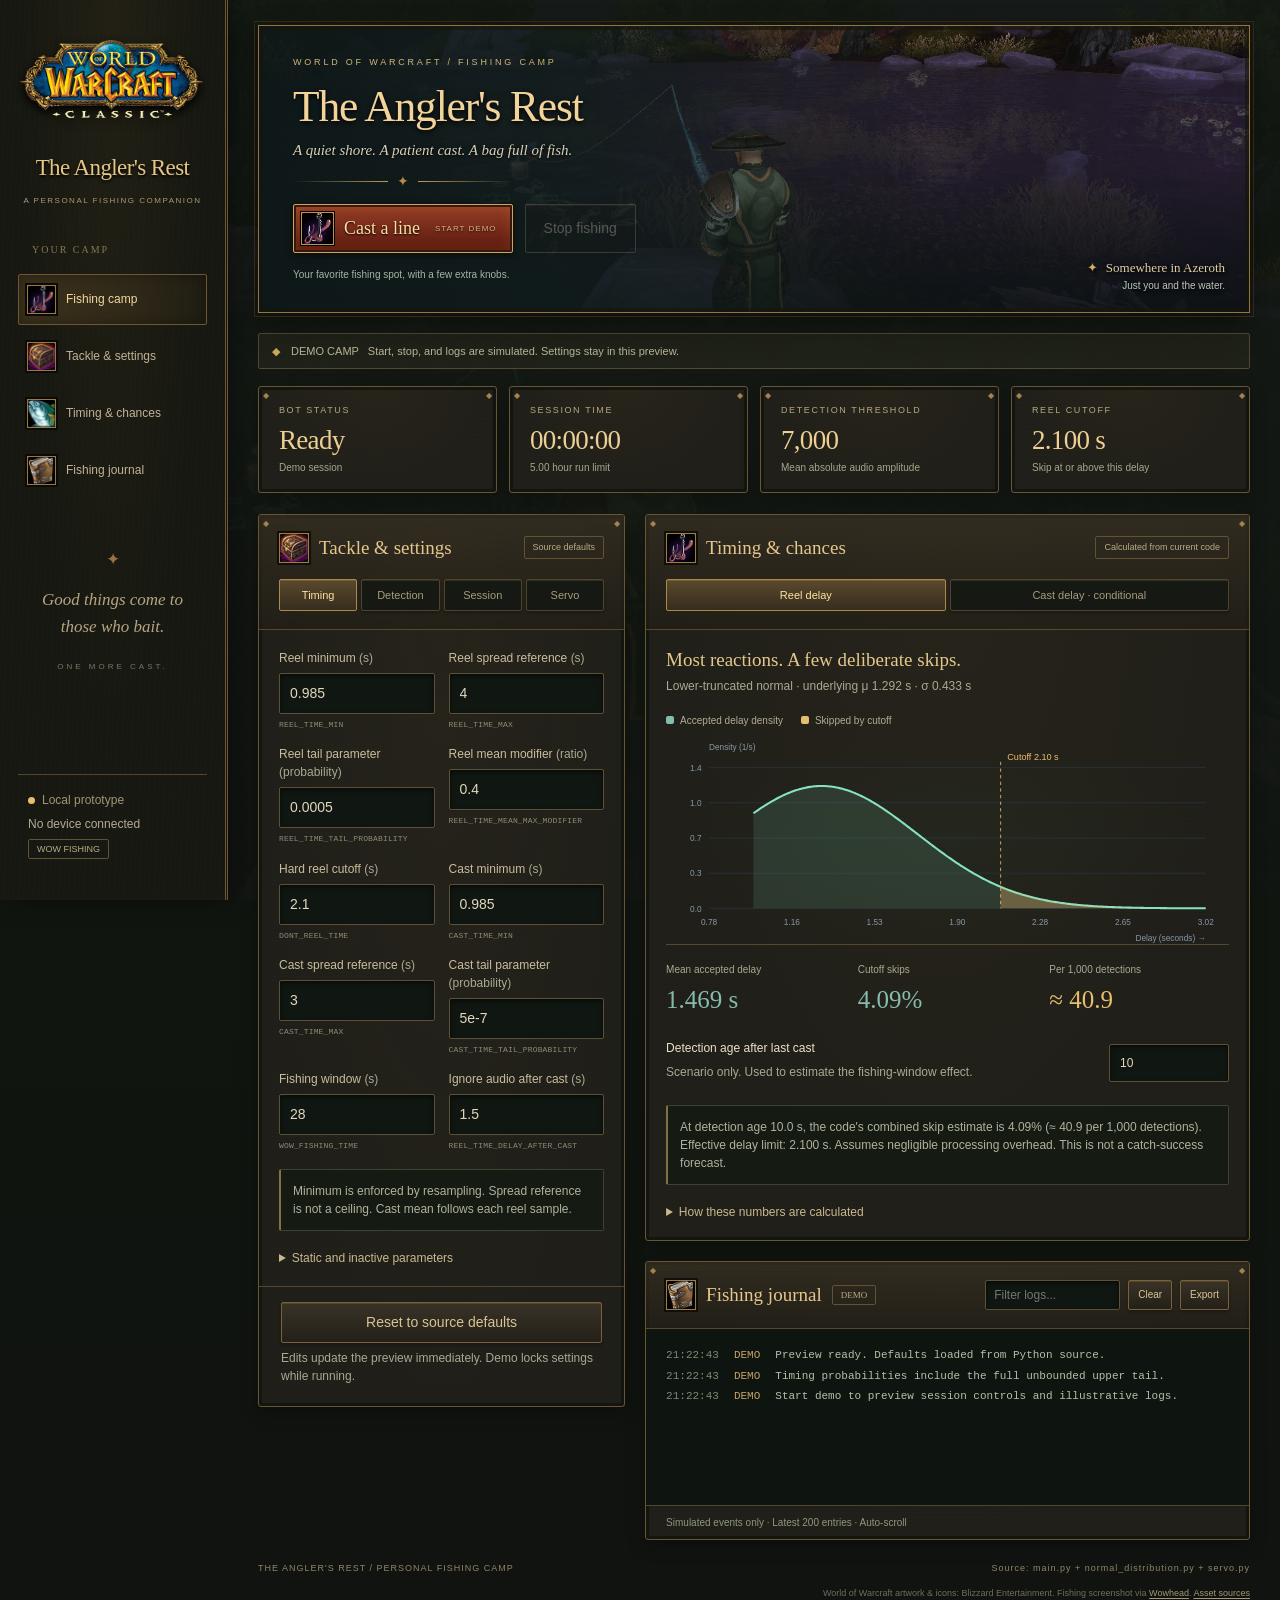
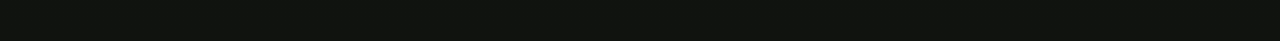
==== mockup/index.html @ 4868062a "Add fishing web UI and automatic Pi service startup" ====
<!doctype html>
<html lang="en">
<head>
<meta charset="utf-8"><meta name="viewport" content="width=device-width,initial-scale=1">
<title>The Angler's Rest | WoW Fishing</title>
<style>
:root{color-scheme:dark;--bg:#0d1218;--panel:#151c24;--line:#29333e;--muted:#9baab9;--text:#e7eef5;--mint:#87e2bf;--gold:#f1bb70}*{box-sizing:border-box}body{margin:0;background:var(--bg);color:var(--text);font:14px/1.5 system-ui,sans-serif}button,input,select{font:inherit}button{cursor:pointer;border:1px solid var(--line);border-radius:7px;padding:9px 15px;background:#202b36;color:var(--text)}button:hover{border-color:var(--mint)}button:disabled{opacity:.4;cursor:default}button.primary{background:var(--mint);color:#10251e;font-weight:700;border-color:var(--mint)}button.danger{color:#ffadad}a{color:inherit;text-decoration:none}.shell{display:grid;grid-template-columns:212px 1fr;min-height:100vh}aside{border-right:1px solid var(--line);padding:30px 20px;position:sticky;top:0;height:100vh;display:flex;flex-direction:column}.brand{font-size:21px;font-weight:700;letter-spacing:-.6px}.brand b{color:var(--mint);margin-right:8px}.eyebrow{font-size:10px;letter-spacing:2px;color:var(--muted);text-transform:uppercase}.brand-sub{margin:5px 0 48px 26px}nav a{display:block;margin:7px 0;padding:11px 14px;color:var(--muted);border-radius:7px}nav a:first-child{background:#21352f;color:var(--mint)}.host{margin-top:auto;padding:16px 10px;border-top:1px solid var(--line);font-size:12px;color:var(--muted)}.dot{display:inline-block;width:7px;height:7px;border-radius:50%;background:var(--gold);margin-right:7px}main{max-width:1450px;width:100%;padding:32px 38px 50px;margin:auto}header,.row{display:flex;align-items:center;justify-content:space-between;gap:16px}h1{font-size:29px;letter-spacing:-1px;font-weight:600;margin:3px 0}h2{font-size:16px;margin:0;font-weight:600}p{margin:6px 0;color:var(--muted)}.badge{font-size:11px;border:1px solid var(--line);border-radius:5px;padding:4px 8px;color:var(--muted)}.notice{margin:22px 0;background:#18242a;border:1px solid #2c4149;border-radius:8px;padding:11px 15px;color:#b4cbd4;font-size:12px}.cards{display:grid;grid-template-columns:repeat(4,1fr);gap:14px;margin-bottom:22px}.card,.panel{background:var(--panel);border:1px solid var(--line);border-radius:10px}.card{padding:17px 20px}.card .value{font-size:25px;margin-top:6px;letter-spacing:-.7px}.small{font-size:12px;color:var(--muted)}.layout{display:grid;grid-template-columns:minmax(320px,.9fr) minmax(480px,1.5fr);gap:20px;align-items:start}.panel-head{padding:19px 22px;border-bottom:1px solid var(--line)}.panel-body{padding:20px 22px}.tabs{display:flex;gap:5px;margin-top:16px}.tabs button{flex:1;padding:7px;font-size:12px;background:transparent}.tabs button.active{background:#293b38;color:var(--mint);border-color:#43695a}.group{display:grid;grid-template-columns:1fr 1fr;gap:15px 14px}.field label{display:block;font-size:12px;margin-bottom:6px}.field code{display:block;color:#7c8d9e;font:9px/1.4 ui-monospace,monospace;margin-top:5px;overflow-wrap:anywhere}input,select{color:var(--text);background:#0e151c;border:1px solid #35414e;border-radius:6px;width:100%;padding:9px 10px;outline:none}input:focus{border-color:var(--mint)}.field small{display:block;font-size:10px;color:var(--muted);margin-top:4px}.config-foot{border-top:1px solid var(--line);padding:15px 22px}.config-foot button{width:100%}.help{font-size:12px;background:#10171e;border-radius:6px;padding:12px;margin-top:18px;color:var(--muted)}.stack{display:grid;gap:20px}.legend{display:flex;gap:18px;font-size:11px;color:var(--muted);margin:12px 0 0}.legend i{display:inline-block;width:8px;height:8px;border-radius:2px;margin-right:6px}.graph{width:100%;height:auto;display:block;margin-top:9px}.metrics{display:grid;grid-template-columns:repeat(3,1fr);gap:12px;padding-top:17px;border-top:1px solid var(--line)}.metric strong{display:block;font-size:23px;font-weight:500;color:var(--mint)}.metric:last-child strong{color:var(--gold)}.scenario{margin-top:20px;display:grid;grid-template-columns:1fr 120px;gap:14px;align-items:center}.explain{margin-top:12px;color:var(--muted);font-size:11px}.log-tools{display:flex;gap:8px}.log-tools input{width:160px;padding:5px 8px;font-size:12px}.log-tools button{padding:5px 9px;font-size:12px}.logs{height:176px;overflow:auto;background:#10161d;padding:16px 20px;font:11px/1.9 ui-monospace,monospace}.log-line{display:flex;gap:15px}.log-line time{color:#6d8194}.log-line span{color:#aec2d1}.log-line b{font-weight:400;color:var(--mint)}.bottom-note{padding:9px 20px;border-top:1px solid var(--line);font-size:10px;color:var(--muted)}details{margin-top:18px;font-size:12px;color:var(--muted)}summary{cursor:pointer;color:var(--text)}.error{color:#ffaaaa;margin-top:10px;font-size:12px}.hidden{display:none!important}footer{display:flex;justify-content:space-between;margin-top:22px;font-size:11px;color:#77899a}button:focus-visible,a:focus-visible,summary:focus-visible{outline:2px solid var(--mint);outline-offset:3px}@media(max-width:1100px){aside{display:none}.shell{display:block}main{padding:22px}.layout{grid-template-columns:1fr}.cards{gap:8px}}@media(max-width:620px){main{padding:16px}.cards{grid-template-columns:1fr 1fr}header{align-items:start;flex-direction:column}.metrics{grid-template-columns:1fr}.log-tools input{width:90px}.panel-head,.panel-body{padding:16px}.row{flex-wrap:wrap}.group{gap:12px}}
</style>
<link rel="stylesheet" href="warcraft.css">
</head>
<body><div class="shell"><aside><img class="wow-logo" src="assets/wow-classic.png" alt="World of Warcraft Classic"><div class="brand">The Angler's Rest</div><div class="eyebrow brand-sub">A personal fishing companion</div><div class="nav-caption">YOUR CAMP</div><nav><a href="#overview"><img src="assets/fishing.jpg" alt=""> Fishing camp</a><a href="#configuration"><img src="assets/gear.jpg" alt=""> Tackle &amp; settings</a><a href="#distribution"><img src="assets/lure.jpg" alt=""> Timing &amp; chances</a><a href="#activity"><img src="assets/journal.jpg" alt=""> Fishing journal</a></nav><div class="camp-flavor"><div class="flavor-rule">✦</div><p>Good things come to<br>those who bait.</p><span>ONE MORE CAST.</span></div><div class="host"><span class="dot"></span>Local prototype<p>No device connected</p><span class="badge">WOW FISHING</span></div></aside>
<main id="overview"><header class="fishing-hero"><div class="hero-copy"><div class="eyebrow">WORLD OF WARCRAFT / FISHING CAMP</div><h1>The Angler's Rest</h1><p>A quiet shore. A patient cast. A bag full of fish.</p><div class="hero-rule"><span>✦</span></div><div class="hero-actions"><button id="start" class="primary"><img src="assets/fishing.jpg" alt=""> Cast a line <span>START DEMO</span></button><button id="stop" class="danger" disabled>Stop fishing</button></div><div class="hero-caption">Your favorite fishing spot, with a few extra knobs.</div></div><div class="location-tag"><span>✦</span> Somewhere in Azeroth <small>Just you and the water.</small></div></header>
<div class="notice"><span class="notice-gem">◆</span> DEMO CAMP &nbsp; Start, stop, and logs are simulated. Settings stay in this preview.</div>
<div class="cards"><div class="card"><div class="eyebrow">Bot status</div><div class="value" id="status">Ready</div><div class="small">Demo session</div></div><div class="card"><div class="eyebrow">Session time</div><div class="value" id="elapsed">00:00:00</div><div class="small" id="runlimit">5 hour run limit</div></div><div class="card"><div class="eyebrow">Detection threshold</div><div class="value" id="threshold">7,000</div><div class="small">Mean absolute audio amplitude</div></div><div class="card"><div class="eyebrow">Reel cutoff</div><div class="value" id="cutoffCard">2.100 <span class="small">s</span></div><div class="small">Skip at or above this delay</div></div></div>
<div class="layout"><section class="panel" id="configuration"><div class="panel-head"><div class="row"><h2><img class="title-icon" src="assets/gear.jpg" alt=""> Tackle &amp; settings</h2><span class="badge" id="configState">Source defaults</span></div><div class="tabs" id="configTabs"><button class="active" data-tab="timing">Timing</button><button data-tab="detection">Detection</button><button data-tab="session">Session</button><button data-tab="servo">Servo</button></div></div><div class="panel-body"><div id="fields"></div><div class="error" id="error" role="alert"></div><div class="help" id="configHelp"></div><details><summary>Static and inactive parameters</summary><p>Fixed hardware: SERVO_PIN = 27. Audio FORMAT = paInt16. Buffer = 1024 frames.</p><p>Logging: LOG_FOLDER = logs, LOG_FILE = {}-log.txt. Stats output = stats.txt.</p><p>REEL_TIME_UNDER_MIN_MODIFIER = 10 and CAST_TIME_UNDER_MIN_MODIFIER = 0.3 are passed to the helper but unused. CAST_TIME_MEAN_MAX_MODIFIER = 0.6 is overridden by reel time in the main loop.</p><p>PLOTS_FOLDER = plots is inactive. Standalone plotting and test-script settings are outside the bot's runtime configuration.</p></details></div><div class="config-foot"><button id="reset">Reset to source defaults</button><p class="small">Edits update the preview immediately. Demo locks settings while running.</p></div></section>
<div class="stack"><section class="panel" id="distribution"><div class="panel-head"><div class="row"><h2><img class="title-icon" src="assets/fishing.jpg" alt=""> Timing &amp; chances</h2><span class="badge">Calculated from current code</span></div><div class="tabs" id="graphTabs"><button class="active" data-mode="reel">Reel delay</button><button data-mode="cast">Cast delay · conditional</button></div></div><div class="panel-body"><div class="row"><div><h2 id="chartTitle">Most reactions. A few deliberate skips.</h2><p class="small" id="chartSub"></p></div></div><div class="legend"><span><i style="background:var(--mint)"></i>Accepted delay density</span><span id="cutoffLegend"><i style="background:var(--gold)"></i>Skipped by cutoff</span></div><svg class="graph" id="chart" viewBox="0 0 680 250" role="img" aria-label="Probability density of accepted reel delays with shaded cutoff tail"></svg><div class="metrics" id="metrics"></div><div class="scenario"><div><label id="scenarioLabel" for="scenarioInput">Detection age after last cast</label><p class="small" id="scenarioHelp">Scenario only. Used to estimate the fishing-window effect.</p></div><input id="scenarioInput" type="number" min="0" max="60" step="0.1" value="10" aria-label="Scenario seconds"></div><div class="help" id="scenarioResult"></div><details><summary>How these numbers are calculated</summary><p>The helper samples N(μ, σ²), rejecting every value below the minimum. μ = (min + max × modifier) / 2 and σ = (max - min) / (2 × Φ⁻¹(1 - tail / 2)). Max sets the spread, not an upper bound. The tail input is not the missed-event probability.</p><p>Cutoff skip probability is Q((cutoff - μ) / σ) / Q((min - μ) / σ), or 100% when cutoff ≤ min. Expected skips per 1,000 refer to detected events that enter the timing branch, not all casts or failed catches.</p><p>The current main loop sleeps for R, then checks elapsed + R &lt; WOW_FISHING_TIME. With detection age A and negligible overhead, it requires A + 2R &lt; window, so the combined threshold is min(cutoff, (window - A) / 2). Actual scheduling overhead can increase skips.</p><p>Cast delay is conditional on the previous reel sample, which becomes its mean. This preview is a single conditional distribution, not the overall cast distribution. Plotted tails extend beyond the viewport. Probability calculations include the full tail.</p></details></div></section>
<section class="panel" id="activity"><div class="panel-head row"><h2><img class="title-icon" src="assets/journal.jpg" alt=""> Fishing journal <span class="badge">DEMO</span></h2><div class="log-tools"><input id="filter" placeholder="Filter logs..." aria-label="Filter logs"><button id="clear">Clear</button><button id="download">Export</button></div></div><div class="logs" id="logs" role="log" aria-label="Simulated bot logs"></div><div class="bottom-note">Simulated events only · Latest 200 entries · Auto-scroll</div></section></div></div><footer><span>THE ANGLER'S REST / PERSONAL FISHING CAMP</span><span>Source: main.py + normal_distribution.py + servo.py</span></footer><div class="asset-credit">World of Warcraft artwork &amp; icons: Blizzard Entertainment. Fishing screenshot via <a href="https://www.wowhead.com/item=111670/enormous-blackwater-whiptail" target="_blank" rel="noreferrer">Wowhead</a>. <a href="assets/sources.json">Asset sources</a></div></main></div>
<script>
const defs = {
 timing: [['REEL_TIME_MIN','Reel minimum','s',.985,.001,20,.001],['REEL_TIME_MAX','Reel spread reference','s',4,.002,60,.001],['REEL_TIME_TAIL_PROBABILITY','Reel tail parameter','probability',.0005,1e-10,.9,'any'],['REEL_TIME_MEAN_MAX_MODIFIER','Reel mean modifier','ratio',.4,0,2,.01],['DONT_REEL_TIME','Hard reel cutoff','s',2.1,0,60,.01],['CAST_TIME_MIN','Cast minimum','s',.985,.001,20,.001],['CAST_TIME_MAX','Cast spread reference','s',3,.002,60,.001],['CAST_TIME_TAIL_PROBABILITY','Cast tail parameter','probability',.0000005,1e-10,.9,'any'],['WOW_FISHING_TIME','Fishing window','s',28,1,120,.1],['REEL_TIME_DELAY_AFTER_CAST','Ignore audio after cast','s',1.5,0,60,.1]],
 detection: [['THRESHOLD','Audio threshold','amplitude',7000,0,32768,1],['CHECK_INTERVAL','Check interval','s',.01,.001,5,.001],['RATE','Sample rate','Hz',48000,8000,192000,1],['CHANNELS','Audio channels','channels',1,1,2,1]],
 session: [['MAX_RUN_TIME','Maximum runtime','s',18000,1,86400,1],['LAST_CAST_MAX','Recast timeout','s',60,1,600,1],['IDLE_TIME_MIN','Idle minimum','s',10,0,3600,1],['IDLE_TIME_MAX','Idle maximum','s',120,0,3600,1],['IDLE_PROBABILITY','Idle probability per event','probability',.0013,0,1,'any']],
 servo: [['SERVO_CLICK','Press pulse width','µs',945,500,2500,1],['SERVO_SPEED','Press / release hold','s',.1,.01,2,.01]]
}
const defaults=Object.fromEntries(Object.values(defs).flat().map(d=>[d[0],d[3]]))
let cfg={...defaults}, mode='reel', running=false, timer=null, seconds=0, entries=[]
const $=id=>document.getElementById(id)
const helps={timing:'Minimum is enforced by resampling. Spread reference is not a ceiling. Cast mean follows each reel sample.',detection:'The loop also sleeps 0.01 s and reads 1024 frames. Check interval alone does not set detection latency. Device support must be checked by a future backend.',session:'Idle duration is uniform between the bounds. Probability is evaluated once per detected event, after the reel decision.',servo:'servo.py holds the press and release for this duration each. At the default, a button action takes about 0.20 s. GPIO pin 27 stays fixed. Hardware calibration is required.'}
Object.entries(defs).forEach(([tab,items])=>{
 const group=document.createElement('div')
 group.className='group'+(tab==='timing'?'':' hidden')
 group.id='group-'+tab
 items.forEach(([key,label,unit,value,min,max,step])=>{
  const field=document.createElement('div')
  field.className='field'
  field.innerHTML=`<label for="${key}">${label} <span class="small">(${unit})</span></label><input id="${key}" type="number" value="${value}" min="${min}" max="${max}" step="${step}"><code>${key}</code>`
  group.append(field)
 })
 $('fields').append(group)
})
$('configHelp').textContent=helps.timing
$('configTabs').onclick=e=>{
 const tab=e.target.dataset.tab
 if(!tab)return
 document.querySelectorAll('#configTabs button').forEach(b=>b.classList.toggle('active',b.dataset.tab===tab))
 Object.keys(defs).forEach(k=>$('group-'+k).classList.toggle('hidden',k!==tab))
 $('configHelp').textContent=helps[tab]
}
// Simpson integration of the standard-normal survival function.
// Integration uses an even panel count with steps no larger than 0.01.
function phi(x){return Math.exp(-x*x/2)/Math.sqrt(2*Math.PI)}
function sf(x){
 if(x<0)return 1-sf(-x)
 if(x>=38)return 0
 const upper=Math.max(12,x+12), n=2*Math.ceil((upper-x)/.02), h=(upper-x)/n
 let sum=phi(x)+phi(upper)
 for(let i=1;i<n;i++)sum+=(i%2?4:2)*phi(x+i*h)
 return sum*h/3
}
function isf(p){let lo=-12,hi=12
 for(let i=0;i<55;i++){const mid=(lo+hi)/2
 if(sf(mid)>p)lo=mid
 else hi=mid}
 return (lo+hi)/2
}
function model(prefix,override){
 const min=cfg[prefix+'_MIN'],max=cfg[prefix+'_MAX']
 const mu=override??(min+max*cfg[prefix+'_MEAN_MAX_MODIFIER'])/2
 const sigma=(max-min)/(2*isf(cfg[prefix+'_TAIL_PROBABILITY']/2))
 const a=(min-mu)/sigma, norm=sf(a)
 if(norm<1e-9)throw Error('These settings accept fewer than 1 in a billion samples. Increase the mean modifier or spread.')
 return {min,mu,sigma,norm,mean:mu+sigma*phi(a)/norm,pdf:x=>x<min?0:phi((x-mu)/sigma)/sigma/norm,skip:x=>x<=min?1:Math.min(1,sf((x-mu)/sigma)/norm)}
}
const pct=x=>x>0&&x<.0001?'<0.01%':x<1&&x>.9999?'>99.99%':(x*100).toFixed(2)+'%'
function update(){
 try{
  Object.values(defs).flat().forEach(([key])=>{
   const el=$(key)
   if(!el.checkValidity()||el.value==='')throw Error('Check '+key+' and its allowed range.')
   cfg[key]=Number(el.value)
  })
  if(cfg.REEL_TIME_MIN>=cfg.REEL_TIME_MAX||cfg.CAST_TIME_MIN>=cfg.CAST_TIME_MAX)throw Error('Each minimum must be less than its spread reference.')
  if(cfg.IDLE_TIME_MIN>cfg.IDLE_TIME_MAX)throw Error('Idle minimum must not exceed idle maximum.')
  const input=$('scenarioInput')
  if(!input.checkValidity()||input.value==='')throw Error('Enter a valid scenario time.')
  const scenario=Number(input.value),r=model('REEL_TIME')
  if(mode==='cast'&&scenario<cfg.REEL_TIME_MIN)throw Error('The conditional reel sample must be at least the reel minimum.')
  const m=mode==='reel'?r:model('CAST_TIME',scenario)
  render(m,r,scenario)
  $('error').textContent=''
  $('chart').style.opacity='1'
  $('start').disabled=running
  $('threshold').textContent=cfg.THRESHOLD.toLocaleString()
  $('runlimit').textContent=(cfg.MAX_RUN_TIME/3600).toFixed(2)+' hour run limit'
  $('cutoffCard').textContent=cfg.DONT_REEL_TIME.toFixed(3)+' s'
  return true
 }catch(e){$('error').textContent=e.message
  $('start').disabled=true
  $('chart').innerHTML=''
  $('metrics').textContent='Preview unavailable for these inputs.'
  $('scenarioResult').textContent='Correct the configuration to calculate probabilities.'
  return false}
}
function render(m,r,scenario){
 const reel=mode==='reel',cut=cfg.DONT_REEL_TIME
 const xmax=Math.max(m.min+.5,m.mu+4*m.sigma,reel?Math.min(cut,m.mu+7*m.sigma):0)
 const xmin=Math.max(0,m.min-.2), ymax=m.pdf(Math.max(m.min,m.mu))*1.15
 const X=x=>52+(x-xmin)/(xmax-xmin)*600,Y=y=>207-y/ymax*170
 const points=Array.from({length:321},(_,i)=>{const x=m.min+(xmax-m.min)*i/320
 return [x,m.pdf(x)]})
 const path=pts=>pts.map(([x,y])=>`${X(x).toFixed(2)},${Y(y).toFixed(2)}`).join(' ')
 let svg=''
 for(let i=0;i<5;i++){const y=ymax*i/4
 svg+=`<line x1="52" y1="${Y(y)}" x2="652" y2="${Y(y)}" stroke="#29333e"/><text x="43" y="${Y(y)+4}" text-anchor="end" fill="#8697a8" font-size="10">${y.toFixed(1)}</text>`}
 for(let i=0;i<=6;i++){const x=xmin+(xmax-xmin)*i/6
 svg+=`<text x="${X(x)}" y="227" text-anchor="middle" fill="#8697a8" font-size="10">${x.toFixed(2)}</text>`}
 svg+='<text x="52" y="16" fill="#8697a8" font-size="10">Density (1/s)</text><text x="652" y="246" text-anchor="end" fill="#8697a8" font-size="10">Delay (seconds) →</text>'
 svg+=`<polygon points="${X(m.min)},207 ${path(points)} ${X(xmax)},207" fill="#87e2bf" fill-opacity=".12"/><polyline points="${path(points)}" fill="none" stroke="#87e2bf" stroke-width="2.5"/>`
 if(reel&&cut<xmax){const start=Math.max(cut,m.min), tail=[[start,m.pdf(start)],...points.filter(p=>p[0]>start)]
 svg+=`<polygon points="${X(start)},207 ${path(tail)} ${X(xmax)},207" fill="#f1bb70" fill-opacity=".3"/>`}
 if(reel&&cut>=xmin&&cut<=xmax)svg+=`<line x1="${X(cut)}" y1="30" x2="${X(cut)}" y2="207" stroke="#f1bb70" stroke-dasharray="4 4"/><text x="${Math.min(570,Math.max(62,X(cut)+8))}" y="28" fill="#f1bb70" font-size="11">Cutoff ${cut.toFixed(2)} s</text>`
 $('chart').innerHTML=svg
 $('chart').setAttribute('aria-label',reel?'Accepted reel delay density. Cutoff skip probability '+pct(r.skip(cut)):'Cast delay density conditional on reel sample '+scenario+' seconds')
 $('chartTitle').textContent=reel?'Most reactions. A few deliberate skips.':'The next cast follows the reel sample.'
 $('chartSub').textContent=`Lower-truncated normal · underlying μ ${m.mu.toFixed(3)} s · σ ${m.sigma.toFixed(3)} s`
 $('cutoffLegend').classList.toggle('hidden',!reel)
 const data=reel?[['Mean accepted delay',m.mean.toFixed(3)+' s'],['Cutoff skips',pct(r.skip(cut))],['Per 1,000 detections','≈ '+(1000*r.skip(cut)).toFixed(1)]]:[['Mean accepted delay',m.mean.toFixed(3)+' s'],['Conditional reel sample',scenario.toFixed(3)+' s'],['Above spread reference',pct(m.skip(cfg.CAST_TIME_MAX))]]
 $('metrics').innerHTML=data.map(([label,value])=>`<div class="metric"><div class="small">${label}</div><strong>${value}</strong></div>`).join('')
 const effective=Math.min(cut,(cfg.WOW_FISHING_TIME-scenario)/2)
 $('scenarioResult').textContent=reel&&scenario<=cfg.REEL_TIME_DELAY_AFTER_CAST?'At this age, the post-cast guard blocks detection. The timing branch would not run.':reel?`At detection age ${scenario.toFixed(1)} s, the code's combined skip estimate is ${pct(r.skip(effective))} (≈ ${(1000*r.skip(effective)).toFixed(1)} per 1,000 detections). Effective delay limit: ${effective.toFixed(3)} s. Assumes negligible processing overhead. This is not a catch-success forecast.`:'This curve uses the supplied reel sample as its mean before minimum rejection. There is no DONT_REEL_TIME cutoff on cast delay. Edit the sample to explore the conditional distribution.'
}
$('fields').oninput=()=>{$('configState').textContent='Preview edits'
 update()}
$('scenarioInput').oninput=update
$('graphTabs').onclick=e=>{
 if(!e.target.dataset.mode)return
 mode=e.target.dataset.mode
 document.querySelectorAll('#graphTabs button').forEach(b=>b.classList.toggle('active',b.dataset.mode===mode))
 $('scenarioLabel').textContent=mode==='reel'?'Detection age after last cast':'Previous reel sample'
 $('scenarioHelp').textContent=mode==='reel'?'Scenario only. Used to estimate the fishing-window effect.':'Scenario only. This value becomes the cast mean.'
 $('scenarioInput').value=mode==='reel'?10:Math.max(cfg.REEL_TIME_MIN,1.4)
 update()
}
$('reset').onclick=()=>{cfg={...defaults}
 Object.entries(cfg).forEach(([k,v])=>$(k).value=v)
 $('configState').textContent='Source defaults'
 update()}
function drawLogs(){const filter=$('filter').value.toLowerCase()
 $('logs').replaceChildren()
 entries.filter(e=>e.message.toLowerCase().includes(filter)).forEach(e=>{
 const row=document.createElement('div'),time=document.createElement('time'),tag=document.createElement('b'),msg=document.createElement('span')
 row.className='log-line'
 time.textContent=e.time
 tag.textContent='DEMO'
 msg.textContent=e.message
 row.append(time,tag,msg)
 $('logs').append(row)
 })
 $('logs').scrollTop=$('logs').scrollHeight
}
function log(message){entries.push({time:new Date().toLocaleTimeString('en-GB'),message})
 entries=entries.slice(-200)
 drawLogs()}
function setRunning(value){running=value
 $('start').disabled=value
 $('stop').disabled=!value
 $('reset').disabled=value
 document.querySelectorAll('#fields input').forEach(el=>el.disabled=value)
 $('status').textContent=value?'Running demo':'Stopped'
}
function stop(){clearInterval(timer)
 setRunning(false)
 log('Demo stopped. No hardware commands were sent.')}
$('start').onclick=()=>{if(!update())return
 seconds=0
 $('elapsed').textContent='00:00:00'
 setRunning(true)
 log('Demo started with the preview configuration.')
 timer=setInterval(()=>{seconds++
 $('elapsed').textContent=[Math.floor(seconds/3600),Math.floor(seconds/60)%60,seconds%60].map(x=>String(x).padStart(2,'0')).join(':')
 if(seconds>=cfg.MAX_RUN_TIME){log('Demo run limit reached.')
 stop()
 return}
 if(seconds%4===0)log(['Illustrative event: listening for audio.','Illustrative event: threshold exceeded.','Illustrative event: reel decision completed.','Illustrative event: casting.'][Math.floor(seconds/4-1)%4])
 },1000)}
$('stop').onclick=stop
$('clear').onclick=()=>{entries=[]
 drawLogs()}
$('filter').oninput=drawLogs
$('download').onclick=()=>{const url=URL.createObjectURL(new Blob([entries.map(e=>e.time+' DEMO '+e.message).join('\n')],{type:'text/plain'})),a=document.createElement('a')
 a.href=url
 a.download='anglers-rest-demo.log'
 a.click()
 setTimeout(()=>URL.revokeObjectURL(url),1000)}
update()
log('Preview ready. Defaults loaded from Python source.')
log('Timing probabilities include the full unbounded upper tail.')
log('Start demo to preview session controls and illustrative logs.')
</script></body></html>
---- mockup/warcraft.css ----
/* Warcraft fishing camp theme. All artwork is served locally. */
:root{--bg:#101310;--panel:#201e18;--line:#57472e;--muted:#b4ab95;--text:#ece1c9;--mint:#85bcae;--gold:#e7bd6e}
body{background:linear-gradient(#111811e8,#10130ffc),url('assets/fishing-lake.jpg') center top/cover fixed;font-family:"Segoe UI",sans-serif}
.shell{grid-template-columns:228px 1fr}
aside{padding:27px 18px;background:radial-gradient(ellipse at top,#39301c55,transparent 55%),repeating-linear-gradient(93deg,#ffffff02 0 1px,transparent 1px 5px),#171811;border-right:3px double #6c5535;box-shadow:5px 0 24px #0006}
.wow-logo{width:190px;height:112px;object-fit:contain;filter:drop-shadow(0 4px 5px #000);margin:0 auto 12px}
.brand{text-align:center;font-family:Georgia,serif;font-size:23px;color:#e6c684;font-weight:400;text-shadow:0 2px 3px #000}
.brand-sub{text-align:center;margin:9px -8px 37px;font-size:8px;letter-spacing:1.5px;color:#a99977}
.nav-caption{font:10px Georgia,serif;letter-spacing:2px;color:#867756;margin:0 14px 13px}
nav a{display:flex;align-items:center;gap:10px;border:1px solid transparent;border-radius:2px;padding:10px 8px;margin:6px 0;font-size:12px;color:#c1b295}
nav a img{width:29px;height:29px;border:1px solid #9a7842;box-shadow:0 0 0 2px #0a0b08}
nav a:first-child{color:#f0d59f;border-color:#715731;background:linear-gradient(90deg,#67502970,#392e1840);box-shadow:inset 0 0 12px #0005}
nav a:hover{color:#f4d697;background:#65532a33;border-color:#665131}
.camp-flavor{margin-top:45px;text-align:center}.flavor-rule{color:#957344;font-size:17px}.camp-flavor p{font:italic 17px/1.6 Georgia,serif;color:#b5a483;margin:14px 0}.camp-flavor>span{font-size:8px;letter-spacing:3px;color:#7c775b}
.host{border-top-color:#54452c;color:#a29476}.host .badge{border-color:#615237}
main{max-width:1550px;padding:25px 30px 40px}
.fishing-hero{position:relative;isolation:isolate;min-height:276px;padding:30px 34px;overflow:hidden;border:1px solid #97733d;outline:1px solid #342916;outline-offset:3px;background:#171c1b;box-shadow:inset 0 0 0 4px #17120c,0 12px 30px #0005;margin-bottom:20px}
.fishing-hero:before{content:"";position:absolute;inset:0;z-index:-2;background:url('assets/fishing-lake.jpg') right 56%/cover;filter:saturate(.8) brightness(.95)}
.fishing-hero:after{content:"";position:absolute;inset:0;z-index:-1;background:linear-gradient(90deg,#0e1818f5 0%,#101c1bd9 30%,#111b1740 65%,#0b12153b),linear-gradient(0deg,#07100dbd,transparent 50%);box-shadow:inset 0 0 0 4px #16160ca0}
.hero-copy{max-width:600px}.hero-copy>.eyebrow{color:#cfb777;font-size:9px;letter-spacing:2.8px}h1{font:400 clamp(32px,3.4vw,54px)/1.2 Georgia,serif;color:#f2d39a;text-shadow:0 2px 5px #000;letter-spacing:-1.2px;margin:10px 0}.hero-copy>p{font:italic 15px Georgia,serif;color:#d5d1b9;text-shadow:0 1px 3px #000}
.hero-rule{width:220px;display:flex;align-items:center;gap:9px;color:#b28b4c;margin:12px 0}.hero-rule:before,.hero-rule:after{content:"";height:1px;flex:1;background:linear-gradient(90deg,#be995a,transparent)}.hero-rule:before{transform:rotate(180deg)}
.hero-actions{display:flex;gap:12px;align-items:center}.hero-caption{font-size:10px;color:#a5b4a1;margin-top:14px}.location-tag{position:absolute;bottom:21px;right:24px;text-shadow:0 2px 4px #000;font:13px Georgia,serif;color:#e1d0a4}.location-tag span{color:#d1ac66;margin-right:5px}.location-tag small{display:block;text-align:right;color:#bcc7b7;font:10px "Segoe UI",sans-serif;margin-top:4px}
button{border-radius:2px;border-color:#79613c;background:linear-gradient(#393326,#232019);box-shadow:inset 0 1px #b99a4930,0 2px 3px #0004;color:#d9c394}button:hover{border-color:#ddba75;filter:brightness(1.12)}button.primary{display:flex;gap:10px;align-items:center;background:linear-gradient(#963e27,#58180e);border:1px solid #d1a258;color:#ffdfa1;font:18px Georgia,serif;box-shadow:inset 0 0 0 2px #32180f,inset 0 0 14px #ec9c3430,0 2px 7px #0009;padding:7px 15px 7px 7px;text-shadow:0 1px 2px #000}button.primary img{width:33px;height:33px;border:1px solid #bd944f;box-shadow:0 0 0 1px #000}button.primary span{font:8px "Segoe UI",sans-serif;letter-spacing:1px;opacity:.75;margin-left:5px}button.danger{background:#161916bb;color:#bea98d;border-color:#786747;padding:13px 18px}button:disabled{filter:saturate(.4);opacity:.42}
.notice{background:#222419d9;border-color:#514a2e;color:#b8b598;border-radius:2px;font-size:11px;padding:9px 13px;margin:17px 0}.notice-gem{color:#cda958;margin-right:8px}
.cards{gap:12px;margin-bottom:21px}.card,.panel{border-radius:3px;border:1px solid #6a5533;background:radial-gradient(ellipse at top,#52422924,transparent 70%),repeating-linear-gradient(0deg,transparent 0 3px,#0000000c 3px 4px),#201f19;box-shadow:inset 0 0 0 3px #0e100db0,0 6px 18px #0004;position:relative}.card:before,.card:after,.panel:before,.panel:after{content:"◆";position:absolute;font-size:8px;color:#a5834c;top:3px;pointer-events:none}.card:before,.panel:before{left:4px}.card:after,.panel:after{right:4px}.card{padding:17px 20px}.card .eyebrow{color:#b8a77f;font-size:9px;letter-spacing:1.6px}.card .value{font:27px Georgia,serif;color:#edcf94;margin:7px 0 4px}.card .small{font-size:10px;color:#aaa58d}
.layout{grid-template-columns:minmax(310px,.88fr) minmax(440px,1.45fr);gap:20px}.panel-head{background:linear-gradient(#383022b0,#211e16a0);border-bottom:1px solid #5a482b;padding:18px 20px}h2{font:19px Georgia,serif;color:#e5c78d;display:flex;align-items:center;gap:10px}.title-icon{width:30px;height:30px;object-fit:cover;border:1px solid #9d7b41;box-shadow:0 0 0 2px #100f0a}.badge{border-color:#625132;color:#bbaa86;border-radius:2px;font-size:9px}.panel-body{padding:19px 20px}.tabs{gap:4px}.tabs button{font-size:11px;background:#151813;border-color:#4d442d;color:#a69c7e}.tabs button.active{background:linear-gradient(#5a492d,#362d1e);border-color:#ad8848;color:#ffe1a2;box-shadow:inset 0 1px #b49a4e40}.field label{color:#c9bd9d}.field code{color:#8f8b73;font-size:8px;letter-spacing:.15px}input,select{background:#101611;border-color:#5b5136;border-radius:2px;color:#e1d8be;box-shadow:inset 0 2px 5px #0008}input:focus{border-color:#c69d52;box-shadow:0 0 5px #be965433}.help{background:#111911b3;border:1px solid #3c4430;border-left:2px solid #817148;border-radius:2px;color:#b0b29d}.config-foot{border-color:#55452e}.small{color:#aaa991}.graph{background:radial-gradient(ellipse at center,#274c3b20,transparent 70%)}.metrics{border-color:#544831}.metric strong{font-family:Georgia,serif;font-size:25px;margin-top:4px}.metric .small{font-size:10px}.legend{font-size:10px}.scenario{font-size:12px}details{color:#aaa68e}summary{color:#c9b98e}.logs{background:#0e1510;font-size:11px}.log-line time{color:#7e8872}.log-line span{color:#b4c0a7}.log-line b{color:#c3a167}.bottom-note{border-color:#54462b;color:#8f987e}.log-tools input{width:135px}.log-tools button{font-size:10px}footer{color:#90846a;font-size:9px;letter-spacing:1px}.asset-credit{text-align:right;color:#706e5b;font-size:9px;margin-top:12px}.asset-credit a{color:#a49776;text-decoration:underline;text-underline-offset:2px}
@media(min-width:1550px){.fishing-hero:before{background-size:100%;background-position:right 58%}}
@media(max-width:1100px){.shell{display:block}main{padding:22px}.layout{grid-template-columns:1fr}.fishing-hero{min-height:270px}.panel-head h2{font-size:20px}}
@media(max-width:620px){main{padding:14px}.fishing-hero{padding:25px 19px;min-height:310px}.fishing-hero:after{background:linear-gradient(90deg,#101a19ef,#101a1970),linear-gradient(0deg,#07100dee,transparent)}.hero-copy>p{font-size:13px}.hero-copy>.eyebrow{font-size:7px}.location-tag{position:static;margin-top:15px;font-size:11px}.location-tag small{display:none}.hero-actions{gap:7px}button.primary{font-size:15px;padding-right:9px}button.primary span{display:none}button.danger{padding:12px}.card{padding:15px}.card .value{font-size:24px}.panel-head,.panel-body{padding:16px}.hero-caption{font-size:9px}.metrics{grid-template-columns:repeat(3,1fr)}.metric strong{font-size:20px}.metric .small{font-size:9px}.legend{gap:10px}.asset-credit{text-align:left}footer{gap:15px}}
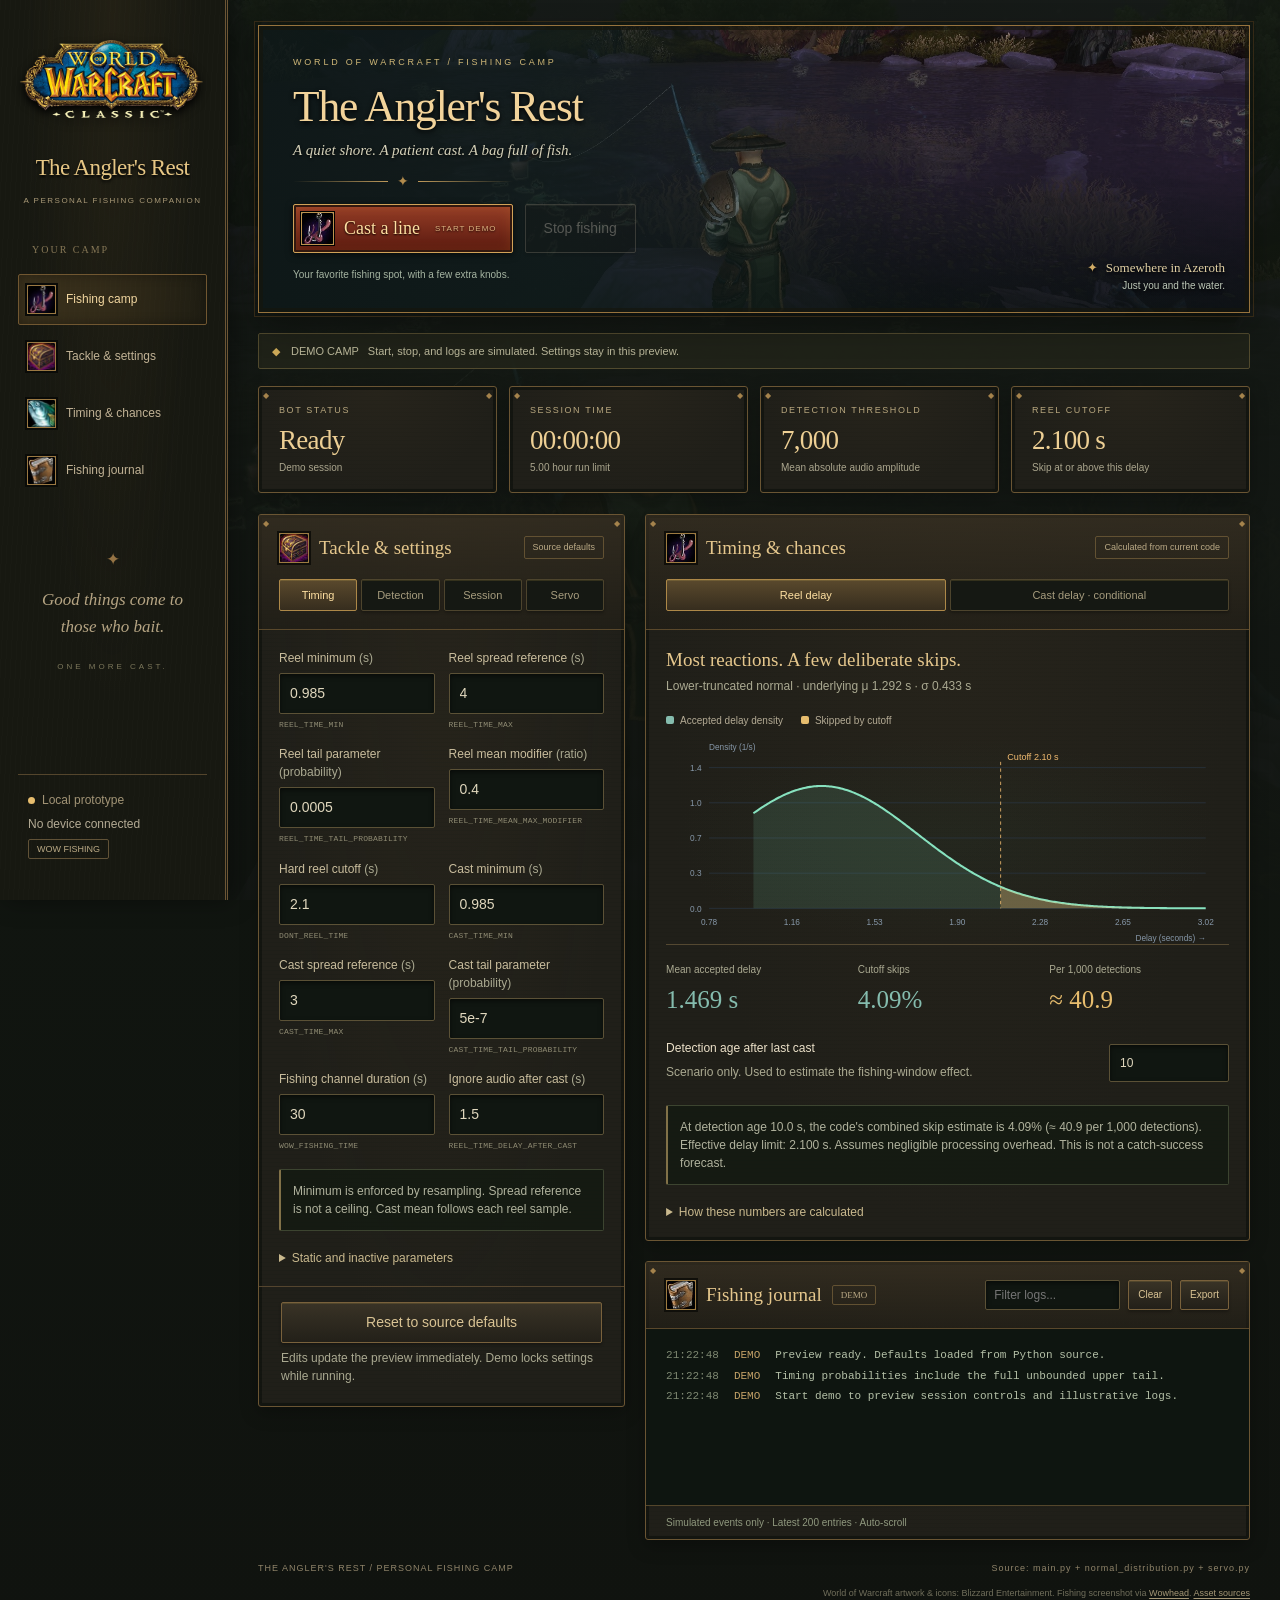
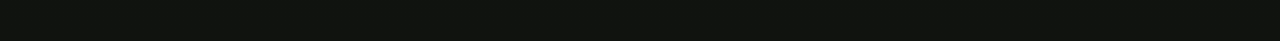
==== commit f4bd8ff5: "Add servo return control and correct fishing window timing" ====
--- a/mockup/index.html
+++ b/mockup/index.html
@@ -13,19 +13,19 @@
 <div class="notice"><span class="notice-gem">◆</span> DEMO CAMP &nbsp; Start, stop, and logs are simulated. Settings stay in this preview.</div>
 <div class="cards"><div class="card"><div class="eyebrow">Bot status</div><div class="value" id="status">Ready</div><div class="small">Demo session</div></div><div class="card"><div class="eyebrow">Session time</div><div class="value" id="elapsed">00:00:00</div><div class="small" id="runlimit">5 hour run limit</div></div><div class="card"><div class="eyebrow">Detection threshold</div><div class="value" id="threshold">7,000</div><div class="small">Mean absolute audio amplitude</div></div><div class="card"><div class="eyebrow">Reel cutoff</div><div class="value" id="cutoffCard">2.100 <span class="small">s</span></div><div class="small">Skip at or above this delay</div></div></div>
 <div class="layout"><section class="panel" id="configuration"><div class="panel-head"><div class="row"><h2><img class="title-icon" src="assets/gear.jpg" alt=""> Tackle &amp; settings</h2><span class="badge" id="configState">Source defaults</span></div><div class="tabs" id="configTabs"><button class="active" data-tab="timing">Timing</button><button data-tab="detection">Detection</button><button data-tab="session">Session</button><button data-tab="servo">Servo</button></div></div><div class="panel-body"><div id="fields"></div><div class="error" id="error" role="alert"></div><div class="help" id="configHelp"></div><details><summary>Static and inactive parameters</summary><p>Fixed hardware: SERVO_PIN = 27. Audio FORMAT = paInt16. Buffer = 1024 frames.</p><p>Logging: LOG_FOLDER = logs, LOG_FILE = {}-log.txt. Stats output = stats.txt.</p><p>REEL_TIME_UNDER_MIN_MODIFIER = 10 and CAST_TIME_UNDER_MIN_MODIFIER = 0.3 are passed to the helper but unused. CAST_TIME_MEAN_MAX_MODIFIER = 0.6 is overridden by reel time in the main loop.</p><p>PLOTS_FOLDER = plots is inactive. Standalone plotting and test-script settings are outside the bot's runtime configuration.</p></details></div><div class="config-foot"><button id="reset">Reset to source defaults</button><p class="small">Edits update the preview immediately. Demo locks settings while running.</p></div></section>
-<div class="stack"><section class="panel" id="distribution"><div class="panel-head"><div class="row"><h2><img class="title-icon" src="assets/fishing.jpg" alt=""> Timing &amp; chances</h2><span class="badge">Calculated from current code</span></div><div class="tabs" id="graphTabs"><button class="active" data-mode="reel">Reel delay</button><button data-mode="cast">Cast delay · conditional</button></div></div><div class="panel-body"><div class="row"><div><h2 id="chartTitle">Most reactions. A few deliberate skips.</h2><p class="small" id="chartSub"></p></div></div><div class="legend"><span><i style="background:var(--mint)"></i>Accepted delay density</span><span id="cutoffLegend"><i style="background:var(--gold)"></i>Skipped by cutoff</span></div><svg class="graph" id="chart" viewBox="0 0 680 250" role="img" aria-label="Probability density of accepted reel delays with shaded cutoff tail"></svg><div class="metrics" id="metrics"></div><div class="scenario"><div><label id="scenarioLabel" for="scenarioInput">Detection age after last cast</label><p class="small" id="scenarioHelp">Scenario only. Used to estimate the fishing-window effect.</p></div><input id="scenarioInput" type="number" min="0" max="60" step="0.1" value="10" aria-label="Scenario seconds"></div><div class="help" id="scenarioResult"></div><details><summary>How these numbers are calculated</summary><p>The helper samples N(μ, σ²), rejecting every value below the minimum. μ = (min + max × modifier) / 2 and σ = (max - min) / (2 × Φ⁻¹(1 - tail / 2)). Max sets the spread, not an upper bound. The tail input is not the missed-event probability.</p><p>Cutoff skip probability is Q((cutoff - μ) / σ) / Q((min - μ) / σ), or 100% when cutoff ≤ min. Expected skips per 1,000 refer to detected events that enter the timing branch, not all casts or failed catches.</p><p>The current main loop sleeps for R, then checks elapsed + R &lt; WOW_FISHING_TIME. With detection age A and negligible overhead, it requires A + 2R &lt; window, so the combined threshold is min(cutoff, (window - A) / 2). Actual scheduling overhead can increase skips.</p><p>Cast delay is conditional on the previous reel sample, which becomes its mean. This preview is a single conditional distribution, not the overall cast distribution. Plotted tails extend beyond the viewport. Probability calculations include the full tail.</p></details></div></section>
+<div class="stack"><section class="panel" id="distribution"><div class="panel-head"><div class="row"><h2><img class="title-icon" src="assets/fishing.jpg" alt=""> Timing &amp; chances</h2><span class="badge">Calculated from current code</span></div><div class="tabs" id="graphTabs"><button class="active" data-mode="reel">Reel delay</button><button data-mode="cast">Cast delay · conditional</button></div></div><div class="panel-body"><div class="row"><div><h2 id="chartTitle">Most reactions. A few deliberate skips.</h2><p class="small" id="chartSub"></p></div></div><div class="legend"><span><i style="background:var(--mint)"></i>Accepted delay density</span><span id="cutoffLegend"><i style="background:var(--gold)"></i>Skipped by cutoff</span></div><svg class="graph" id="chart" viewBox="0 0 680 250" role="img" aria-label="Probability density of accepted reel delays with shaded cutoff tail"></svg><div class="metrics" id="metrics"></div><div class="scenario"><div><label id="scenarioLabel" for="scenarioInput">Detection age after last cast</label><p class="small" id="scenarioHelp">Scenario only. Used to estimate the fishing-window effect.</p></div><input id="scenarioInput" type="number" min="0" max="60" step="0.1" value="10" aria-label="Scenario seconds"></div><div class="help" id="scenarioResult"></div><details><summary>How these numbers are calculated</summary><p>The helper samples N(μ, σ²), rejecting every value below the minimum. μ = (min + max × modifier) / 2 and σ = (max - min) / (2 × Φ⁻¹(1 - tail / 2)). Max sets the spread, not an upper bound. The tail input is not the missed-event probability.</p><p>Cutoff skip probability is Q((cutoff - μ) / σ) / Q((min - μ) / σ), or 100% when cutoff ≤ min. Expected skips per 1,000 refer to detected events that enter the timing branch, not all casts or failed catches.</p><p>The main loop waits for reaction delay R, then checks the actual elapsed time against the configured fishing channel duration. With detection age A and negligible overhead, it requires A + R &lt; window, so the combined threshold is min(cutoff, window - A). A skipped reel waits out any remaining channel time before the next cast delay. Actual scheduling overhead can increase skips.</p><p>Cast delay is conditional on the previous reel sample, which becomes its mean. This preview is a single conditional distribution, not the overall cast distribution. Plotted tails extend beyond the viewport. Probability calculations include the full tail.</p></details></div></section>
 <section class="panel" id="activity"><div class="panel-head row"><h2><img class="title-icon" src="assets/journal.jpg" alt=""> Fishing journal <span class="badge">DEMO</span></h2><div class="log-tools"><input id="filter" placeholder="Filter logs..." aria-label="Filter logs"><button id="clear">Clear</button><button id="download">Export</button></div></div><div class="logs" id="logs" role="log" aria-label="Simulated bot logs"></div><div class="bottom-note">Simulated events only · Latest 200 entries · Auto-scroll</div></section></div></div><footer><span>THE ANGLER'S REST / PERSONAL FISHING CAMP</span><span>Source: main.py + normal_distribution.py + servo.py</span></footer><div class="asset-credit">World of Warcraft artwork &amp; icons: Blizzard Entertainment. Fishing screenshot via <a href="https://www.wowhead.com/item=111670/enormous-blackwater-whiptail" target="_blank" rel="noreferrer">Wowhead</a>. <a href="assets/sources.json">Asset sources</a></div></main></div>
 <script>
 const defs = {
- timing: [['REEL_TIME_MIN','Reel minimum','s',.985,.001,20,.001],['REEL_TIME_MAX','Reel spread reference','s',4,.002,60,.001],['REEL_TIME_TAIL_PROBABILITY','Reel tail parameter','probability',.0005,1e-10,.9,'any'],['REEL_TIME_MEAN_MAX_MODIFIER','Reel mean modifier','ratio',.4,0,2,.01],['DONT_REEL_TIME','Hard reel cutoff','s',2.1,0,60,.01],['CAST_TIME_MIN','Cast minimum','s',.985,.001,20,.001],['CAST_TIME_MAX','Cast spread reference','s',3,.002,60,.001],['CAST_TIME_TAIL_PROBABILITY','Cast tail parameter','probability',.0000005,1e-10,.9,'any'],['WOW_FISHING_TIME','Fishing window','s',28,1,120,.1],['REEL_TIME_DELAY_AFTER_CAST','Ignore audio after cast','s',1.5,0,60,.1]],
+ timing: [['REEL_TIME_MIN','Reel minimum','s',.985,.001,20,.001],['REEL_TIME_MAX','Reel spread reference','s',4,.002,60,.001],['REEL_TIME_TAIL_PROBABILITY','Reel tail parameter','probability',.0005,1e-10,.9,'any'],['REEL_TIME_MEAN_MAX_MODIFIER','Reel mean modifier','ratio',.4,0,2,.01],['DONT_REEL_TIME','Hard reel cutoff','s',2.1,0,60,.01],['CAST_TIME_MIN','Cast minimum','s',.985,.001,20,.001],['CAST_TIME_MAX','Cast spread reference','s',3,.002,60,.001],['CAST_TIME_TAIL_PROBABILITY','Cast tail parameter','probability',.0000005,1e-10,.9,'any'],['WOW_FISHING_TIME','Fishing channel duration','s',30,1,120,.1],['REEL_TIME_DELAY_AFTER_CAST','Ignore audio after cast','s',1.5,0,60,.1]],
  detection: [['THRESHOLD','Audio threshold','amplitude',7000,0,32768,1],['CHECK_INTERVAL','Check interval','s',.01,.001,5,.001],['RATE','Sample rate','Hz',48000,8000,192000,1],['CHANNELS','Audio channels','channels',1,1,2,1]],
  session: [['MAX_RUN_TIME','Maximum runtime','s',18000,1,86400,1],['LAST_CAST_MAX','Recast timeout','s',60,1,600,1],['IDLE_TIME_MIN','Idle minimum','s',10,0,3600,1],['IDLE_TIME_MAX','Idle maximum','s',120,0,3600,1],['IDLE_PROBABILITY','Idle probability per event','probability',.0013,0,1,'any']],
- servo: [['SERVO_CLICK','Press pulse width','µs',945,500,2500,1],['SERVO_SPEED','Press / release hold','s',.1,.01,2,.01]]
+ servo: [['SERVO_CLICK','Press pulse width','µs',945,500,2500,1],['SERVO_RETURN','Return pulse width','µs',0,0,2500,1],['SERVO_HOLD_TIME','Press / return duration','s',.1,.01,2,.01]]
 }
 const defaults=Object.fromEntries(Object.values(defs).flat().map(d=>[d[0],d[3]]))
 let cfg={...defaults}, mode='reel', running=false, timer=null, seconds=0, entries=[]
 const $=id=>document.getElementById(id)
-const helps={timing:'Minimum is enforced by resampling. Spread reference is not a ceiling. Cast mean follows each reel sample.',detection:'The loop also sleeps 0.01 s and reads 1024 frames. Check interval alone does not set detection latency. Device support must be checked by a future backend.',session:'Idle duration is uniform between the bounds. Probability is evaluated once per detected event, after the reel decision.',servo:'servo.py holds the press and release for this duration each. At the default, a button action takes about 0.20 s. GPIO pin 27 stays fixed. Hardware calibration is required.'}
+const helps={timing:'Minimum is enforced by resampling. Spread reference is not a ceiling. Cast mean follows each reel sample.',detection:'The loop also sleeps 0.01 s and reads 1024 frames. Check interval alone does not set detection latency. Device support must be checked by a future backend.',session:'Idle duration is uniform between the bounds. Probability is evaluated once per detected event, after the reel decision.',servo:'Each action commands the press and return positions for this duration each, then disables pulses. Return pulse width is 0 to disable return movement, or 500 to 2500 µs for a calibrated raised position. GPIO pin 27 stays fixed.'}
 Object.entries(defs).forEach(([tab,items])=>{
  const group=document.createElement('div')
  group.className='group'+(tab==='timing'?'':' hidden')
@@ -126,7 +126,7 @@
  $('cutoffLegend').classList.toggle('hidden',!reel)
  const data=reel?[['Mean accepted delay',m.mean.toFixed(3)+' s'],['Cutoff skips',pct(r.skip(cut))],['Per 1,000 detections','≈ '+(1000*r.skip(cut)).toFixed(1)]]:[['Mean accepted delay',m.mean.toFixed(3)+' s'],['Conditional reel sample',scenario.toFixed(3)+' s'],['Above spread reference',pct(m.skip(cfg.CAST_TIME_MAX))]]
  $('metrics').innerHTML=data.map(([label,value])=>`<div class="metric"><div class="small">${label}</div><strong>${value}</strong></div>`).join('')
- const effective=Math.min(cut,(cfg.WOW_FISHING_TIME-scenario)/2)
+ const effective=Math.min(cut,cfg.WOW_FISHING_TIME-scenario)
  $('scenarioResult').textContent=reel&&scenario<=cfg.REEL_TIME_DELAY_AFTER_CAST?'At this age, the post-cast guard blocks detection. The timing branch would not run.':reel?`At detection age ${scenario.toFixed(1)} s, the code's combined skip estimate is ${pct(r.skip(effective))} (≈ ${(1000*r.skip(effective)).toFixed(1)} per 1,000 detections). Effective delay limit: ${effective.toFixed(3)} s. Assumes negligible processing overhead. This is not a catch-success forecast.`:'This curve uses the supplied reel sample as its mean before minimum rejection. There is no DONT_REEL_TIME cutoff on cast delay. Edit the sample to explore the conditional distribution.'
 }
 $('fields').oninput=()=>{$('configState').textContent='Preview edits'
